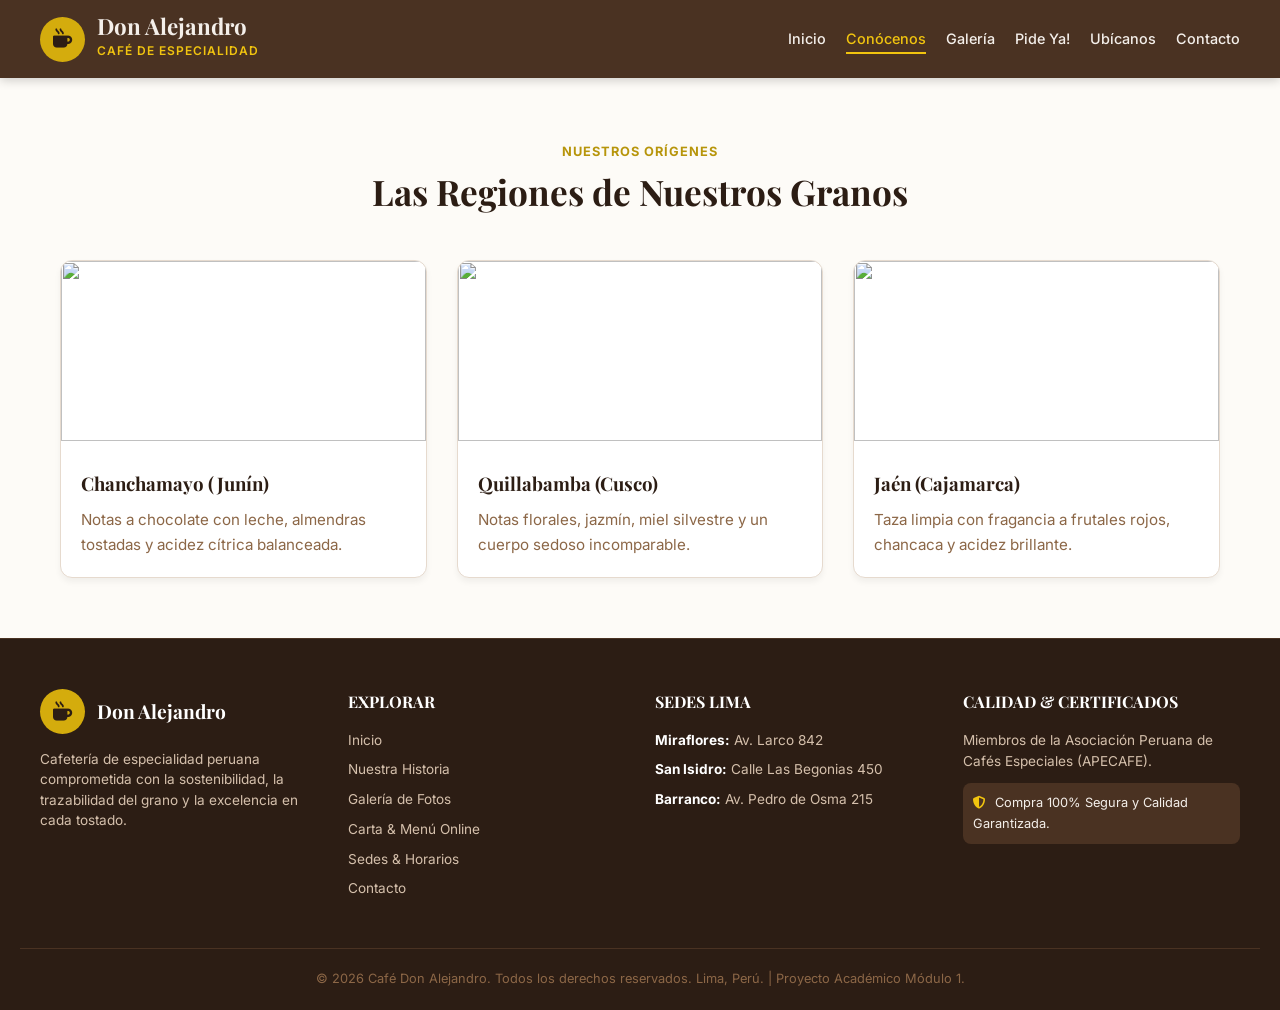
==== paginas/conocenos.html @ cbabe371 "commit" ====
<!DOCTYPE html>
<html lang="es">
<head>
    <meta charset="UTF-8">
    <meta name="viewport" content="width=device-width, initial-scale=1.0">
    <title>Café Don Alejandro | Conócenos</title>
    <link rel="stylesheet" href="https://cdnjs.cloudflare.com/ajax/libs/font-awesome/6.4.0/css/all.min.css">
    <link rel="stylesheet" href="../css/styles.css">
</head>
<body>

    <header>
        <div class="header-container">
            <a href="../index.html" class="logo-container">
                <div class="logo-icon"><i class="fa-solid fa-mug-hot"></i></div>
                <div class="logo-text">
                    <h1>Don Alejandro</h1>
                    <span>Café de Especialidad</span>
                </div>
            </a>
            <nav>
                <ul>
                    <li><a href="../index.html">Inicio</a></li>
                    <li><a href="conocenos.html" class="active">Conócenos</a></li>
                    <li><a href="galeria.html">Galería</a></li>
                    <li><a href="pide_ya.html">Pide Ya!</a></li>
                    <li><a href="ubicanos.html">Ubícanos</a></li>
                    <li><a href="contacto.html">Contacto</a></li>
                </ul>
            </nav>
        </div>
    </header>

    <div class="container">
        <div class="section-title">
            <span>Nuestros Orígenes</span>
            <h2>Las Regiones de Nuestros Granos</h2>
        </div>

        <div class="grid-3">
            <div class="card" style="padding:0; overflow:hidden;">
                <img src="https://images.unsplash.com/photo-1514432324607-a09d9b4aefdd?auto=format&fit=crop&w=600&q=80" style="width:100%; height:180px; object-fit:cover;">
                <div style="padding:20px;">
                    <h3>Chanchamayo (Junín)</h3>
                    <p>Notas a chocolate con leche, almendras tostadas y acidez cítrica balanceada.</p>
                </div>
            </div>
            <div class="card" style="padding:0; overflow:hidden;">
                <img src="https://images.unsplash.com/photo-1509785307050-d4066910ec1e?auto=format&fit=crop&w=600&q=80" style="width:100%; height:180px; object-fit:cover;">
                <div style="padding:20px;">
                    <h3>Quillabamba (Cusco)</h3>
                    <p>Notas florales, jazmín, miel silvestre y un cuerpo sedoso incomparable.</p>
                </div>
            </div>
            <div class="card" style="padding:0; overflow:hidden;">
                <img src="https://images.unsplash.com/photo-1511920170033-f8396924c348?auto=format&fit=crop&w=600&q=80" style="width:100%; height:180px; object-fit:cover;">
                <div style="padding:20px;">
                    <h3>Jaén (Cajamarca)</h3>
                    <p>Taza limpia con fragancia a frutales rojos, chancaca y acidez brillante.</p>
                </div>
            </div>
        </div>
    </div>
<!-- FOOTER ESTRUCTURADO EN COLUMNAS -->
    <footer>
        <div class="footer-grid">
            <!-- Columna 1: Brand & Bio -->
            <div class="footer-col">
                <div class="logo-container" style="margin-bottom: 15px;">
                    <div class="logo-icon"><i class="fa-solid fa-mug-hot"></i></div>
                    <div class="logo-text">
                        <h1 style="color: #ffffff; font-size: 1.2rem;">Don Alejandro</h1>
                    </div>
                </div>
                <p style="font-size: 0.85rem; line-height: 1.5; color: #D5C0AC;">
                    Cafetería de especialidad peruana comprometida con la sostenibilidad, la trazabilidad del grano y la excelencia en cada tostado.
                </p>
            </div>

            <!-- Columna 2: Navegación Rápida -->
            <div class="footer-col">
                <h4>Explorar</h4>
                <ul>
                    <li><a href="../index.html">Inicio</a></li>
                    <li><a href="conocenos.html">Nuestra Historia</a></li>
                    <li><a href="galeria.html">Galería de Fotos</a></li>
                    <li><a href="pide_ya.html">Carta & Menú Online</a></li>
                    <li><a href="ubicanos.html">Sedes & Horarios</a></li>
                    <li><a href="contacto.html">Contacto</a></li>
                </ul>
            </div>

            <!-- Columna 3: Sedes Principales -->
            <div class="footer-col">
                <h4>Sedes Lima</h4>
                <ul>
                    <li><strong style="color: #ffffff;">Miraflores:</strong> Av. Larco 842</li>
                    <li><strong style="color: #ffffff;">San Isidro:</strong> Calle Las Begonias 450</li>
                    <li><strong style="color: #ffffff;">Barranco:</strong> Av. Pedro de Osma 215</li>
                </ul>
            </div>

            <!-- Columna 4: Certificaciones y Garantía -->
            <div class="footer-col">
                <h4>Calidad & Certificados</h4>
                <p style="font-size: 0.85rem; margin-bottom: 10px;">Miembros de la Asociación Peruana de Cafés Especiales (APECAFE).</p>
                <div style="background-color: #4A3222; padding: 10px; border-radius: 8px; font-size: 0.8rem; color: #F4EFEA;">
                    <i class="fa-solid fa-shield-halved" style="color: #F1C40F; margin-right: 5px;"></i> Compra 100% Segura y Calidad Garantizada.
                </div>
            </div>
        </div>

        <!-- Bottom Legal -->
        <div class="footer-bottom">
            <p>&copy; 2026 Café Don Alejandro. Todos los derechos reservados. Lima, Perú. | Proyecto Académico Módulo 1.</p>
        </div>
    </footer>

</body>
</html>
---- css/styles.css ----
/* Fuente Google Fonts */
@import url('https://fonts.googleapis.com/css2?family=Inter:wght@400;600;700&family=Playfair+Display:wght@600;700&display=swap');

/* Estilos Generales */
* {
    margin: 0;
    padding: 0;
    box-sizing: border-box;
}

body {
    font-family: 'Inter', sans-serif;
    background-color: #FDFBF7;
    color: #2C1D14;
    line-height: 1.6;
}

h1, h2, h3, h4, .font-serif {
    font-family: 'Playfair Display', serif;
}

a {
    text-decoration: none;
    color: inherit;
}

/* Header & Navegación */
header {
    background-color: #4A3222;
    color: #ffffff;
    padding: 15px 20px;
    position: sticky;
    top: 0;
    z-index: 100;
    box-shadow: 0 2px 10px rgba(0,0,0,0.2);
}

.header-container {
    max-width: 1200px;
    margin: 0 auto;
    display: flex;
    justify-content: space-between;
    align-items: center;
}

.logo-container {
    display: flex;
    align-items: center;
    gap: 12px;
}

.logo-icon {
    width: 45px;
    height: 45px;
    background-color: #D4AC0D;
    color: #2C1D14;
    border-radius: 50%;
    display: flex;
    align-items: center;
    justify-content: center;
    font-size: 1.2rem;
}

.logo-text h1 {
    font-size: 1.4rem;
    color: #F4EFEA;
    line-height: 1;
}

.logo-text span {
    font-size: 0.75rem;
    color: #F1C40F;
    text-transform: uppercase;
    font-weight: 600;
    letter-spacing: 1px;
}

nav ul {
    display: flex;
    list-style: none;
    gap: 20px;
}

nav a {
    color: #F4EFEA;
    font-size: 0.9rem;
    font-weight: 500;
    padding: 5px 0;
    transition: color 0.3s;
}

nav a:hover, nav a.active {
    color: #F1C40F;
    border-bottom: 2px solid #F1C40F;
}

/* Hero Section */
.hero {
    background: linear-gradient(rgba(44, 29, 20, 0.7), rgba(44, 29, 20, 0.7)), url('https://images.unsplash.com/photo-1495474472287-4d71bcdd2085?auto=format&fit=crop&w=1600&q=80');
    background-size: cover;
    background-position: center;
    color: #ffffff;
    text-align: center;
    padding: 100px 20px;
}

.hero-content {
    max-width: 800px;
    margin: 0 auto;
}

.tag {
    background-color: #D4AC0D;
    color: #2C1D14;
    padding: 5px 15px;
    border-radius: 20px;
    font-size: 0.8rem;
    font-weight: bold;
    text-transform: uppercase;
    display: inline-block;
    margin-bottom: 15px;
}

.hero h2 {
    font-size: 2.8rem;
    margin-bottom: 15px;
}

.hero p {
    font-size: 1.1rem;
    color: #E6DACE;
    margin-bottom: 25px;
}

/* Botones */
.btn-primary {
    background-color: #D4AC0D;
    color: #2C1D14;
    padding: 12px 25px;
    border-radius: 8px;
    font-weight: bold;
    display: inline-block;
    transition: background 0.3s;
    border: none;
    cursor: pointer;
}

.btn-primary:hover {
    background-color: #B7950B;
}

.btn-secondary {
    border: 2px solid #ffffff;
    color: #ffffff;
    padding: 10px 25px;
    border-radius: 8px;
    font-weight: bold;
    display: inline-block;
    margin-left: 10px;
    transition: background 0.3s, color 0.3s;
}

.btn-secondary:hover {
    background-color: #ffffff;
    color: #2C1D14;
}

/* Secciones Generales */
.container {
    max-width: 1200px;
    margin: 0 auto;
    padding: 60px 20px;
}

.section-title {
    text-align: center;
    margin-bottom: 40px;
}

.section-title span {
    color: #B7950B;
    text-transform: uppercase;
    font-size: 0.8rem;
    font-weight: bold;
    letter-spacing: 1px;
}

.section-title h2 {
    font-size: 2.2rem;
    color: #2C1D14;
}

/* Cards & Grids */
.grid-3 {
    display: grid;
    grid-template-columns: repeat(auto-fit, minmax(300px, 1fr));
    gap: 30px;
}

.grid-2 {
    display: grid;
    grid-template-columns: repeat(auto-fit, minmax(400px, 1fr));
    gap: 40px;
    align-items: center;
}

.card {
    background: #ffffff;
    border-radius: 12px;
    padding: 25px;
    border: 1px solid #E6DACE;
    box-shadow: 0 4px 6px rgba(0,0,0,0.05);
}

.card-icon {
    font-size: 2rem;
    color: #6F4E37;
    margin-bottom: 15px;
}

.card h3 {
    margin-bottom: 10px;
    color: #2C1D14;
}

.card p {
    color: #8C6747;
    font-size: 0.95rem;
}

/* Galería Grid */
.gallery-grid {
    display: grid;
    grid-template-columns: repeat(auto-fit, minmax(250px, 1fr));
    gap: 20px;
}

.gallery-item {
    border-radius: 10px;
    overflow: hidden;
    box-shadow: 0 4px 8px rgba(0,0,0,0.1);
}

.gallery-item img {
    width: 100%;
    height: 220px;
    object-fit: cover;
    display: block;
}

/* Formulario */
.form-container {
    background: #ffffff;
    padding: 30px;
    border-radius: 12px;
    border: 1px solid #E6DACE;
}

.form-group {
    margin-bottom: 20px;
}

.form-group label {
    display: block;
    font-size: 0.85rem;
    font-weight: bold;
    margin-bottom: 8px;
    text-transform: uppercase;
}

.form-group input, .form-group select, .form-group textarea {
    width: 100%;
    padding: 12px;
    border: 1px solid #D5C0AC;
    border-radius: 6px;
    font-family: inherit;
    font-size: 0.95rem;
}

/* Banner CTA */
.banner {
    background-color: #2C1D14;
    color: #ffffff;
    text-align: center;
    padding: 60px 20px;
}

/* Footer */
footer {
    background-color: #2C1D14;
    color: #D5C0AC;
    padding: 50px 20px 20px 20px;
    border-top: 1px solid #4A3222;
}

.footer-grid {
    max-width: 1200px;
    margin: 0 auto;
    display: grid;
    grid-template-columns: repeat(auto-fit, minmax(220px, 1fr));
    gap: 30px;
    margin-bottom: 40px;
}

.footer-col h4 {
    color: #ffffff;
    margin-bottom: 15px;
    font-size: 1rem;
    text-transform: uppercase;
}

.footer-col ul {
    list-style: none;
}

.footer-col ul li {
    margin-bottom: 8px;
    font-size: 0.85rem;
}

.footer-bottom {
    text-align: center;
    padding-top: 20px;
    border-top: 1px solid #4A3222;
    font-size: 0.8rem;
    color: #8C6747;
}

/* Responsive */
@media (max-width: 768px) {
    .header-container {
        flex-direction: column;
        gap: 15px;
    }
    .hero h2 {
        font-size: 2rem;
    }
    .grid-2 {
        grid-template-columns: 1fr;
    }
}
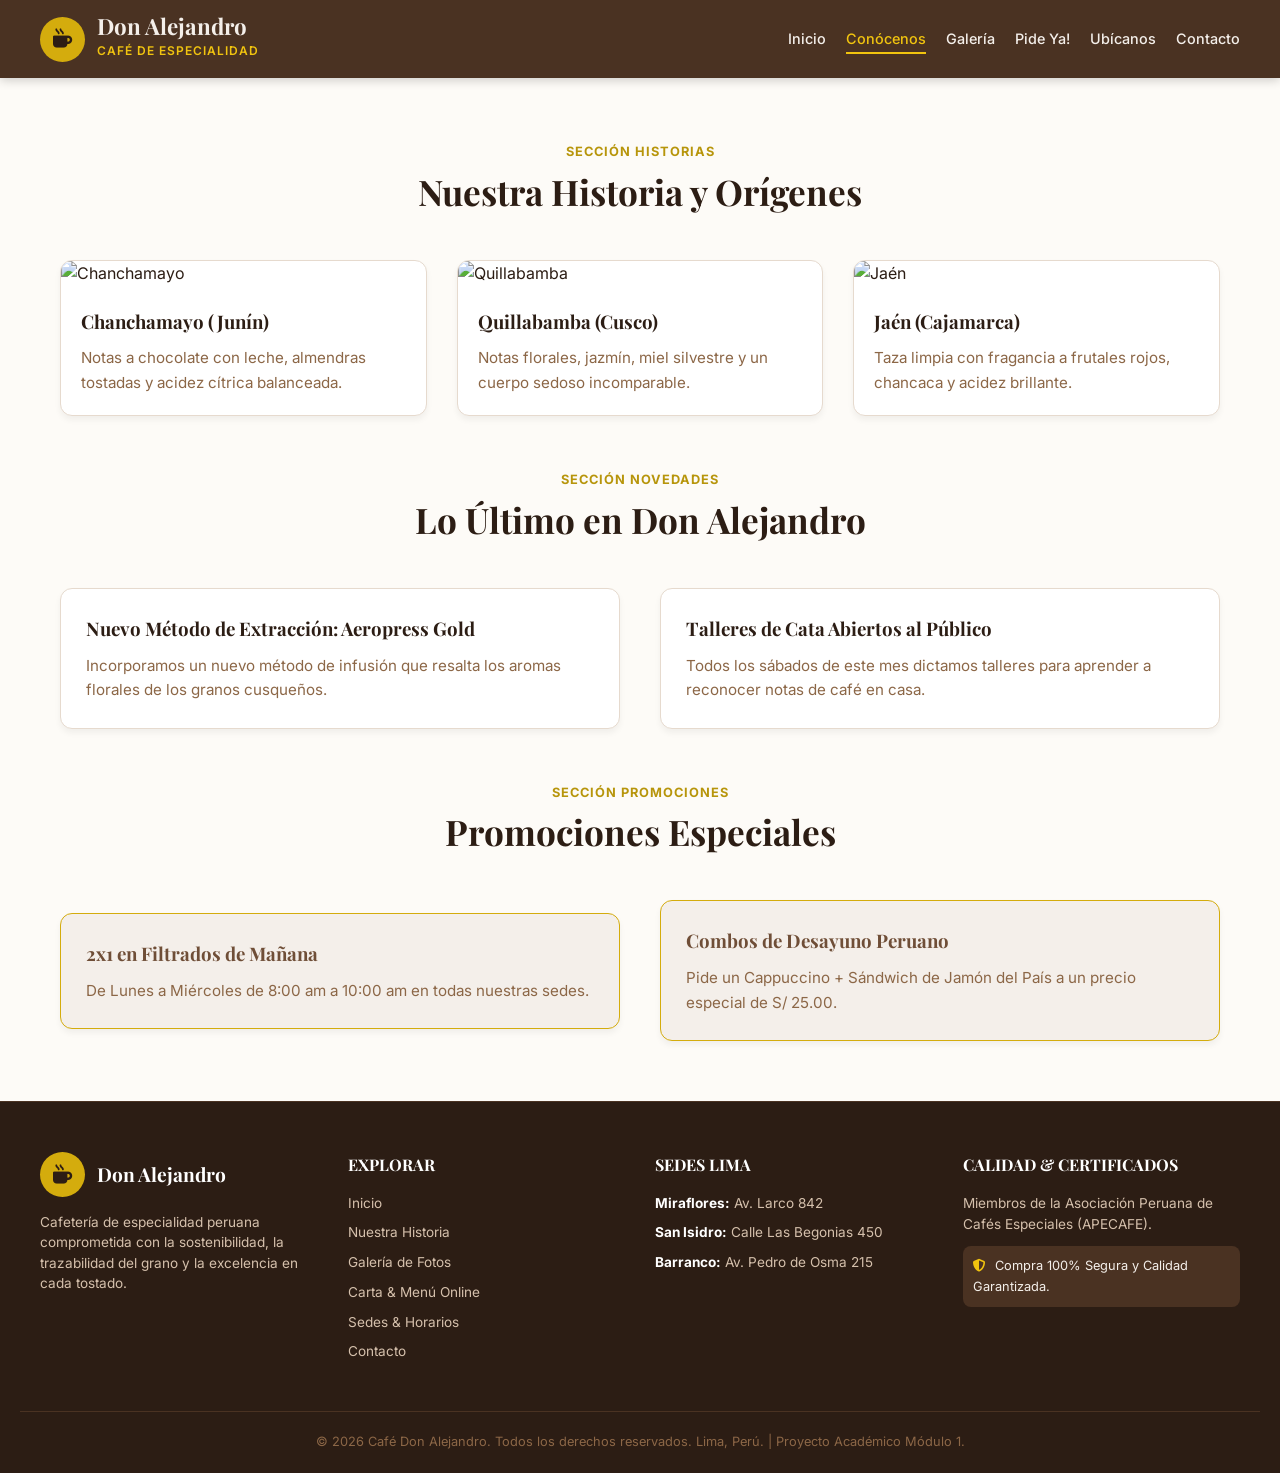
==== commit 48d9673a: "actualizacion" ====
--- a/paginas/conocenos.html
+++ b/paginas/conocenos.html
@@ -32,39 +32,71 @@
     </header>
 
     <div class="container">
+        <!-- Historias -->
         <div class="section-title">
-            <span>Nuestros Orígenes</span>
-            <h2>Las Regiones de Nuestros Granos</h2>
+            <span>Sección Historias</span>
+            <h2>Nuestra Historia y Orígenes</h2>
         </div>
 
-        <div class="grid-3">
+        <div class="grid-3" style="margin-bottom: 50px;">
             <div class="card" style="padding:0; overflow:hidden;">
-                <img src="https://images.unsplash.com/photo-1514432324607-a09d9b4aefdd?auto=format&fit=crop&w=600&q=80" style="width:100%; height:180px; object-fit:cover;">
+                <img src="https://images.unsplash.com/photo-1514432324607-a09d9b4aefdd?auto=format&fit=crop&w=600&q=80" style="width:100%; height:180px; object-fit:cover;" alt="Chanchamayo">
                 <div style="padding:20px;">
                     <h3>Chanchamayo (Junín)</h3>
                     <p>Notas a chocolate con leche, almendras tostadas y acidez cítrica balanceada.</p>
                 </div>
             </div>
             <div class="card" style="padding:0; overflow:hidden;">
-                <img src="https://images.unsplash.com/photo-1509785307050-d4066910ec1e?auto=format&fit=crop&w=600&q=80" style="width:100%; height:180px; object-fit:cover;">
+                <img src="https://images.unsplash.com/photo-1509785307050-d4066910ec1e?auto=format&fit=crop&w=600&q=80" style="width:100%; height:180px; object-fit:cover;" alt="Quillabamba">
                 <div style="padding:20px;">
                     <h3>Quillabamba (Cusco)</h3>
                     <p>Notas florales, jazmín, miel silvestre y un cuerpo sedoso incomparable.</p>
                 </div>
             </div>
             <div class="card" style="padding:0; overflow:hidden;">
-                <img src="https://images.unsplash.com/photo-1511920170033-f8396924c348?auto=format&fit=crop&w=600&q=80" style="width:100%; height:180px; object-fit:cover;">
+                <img src="https://images.unsplash.com/photo-1511920170033-f8396924c348?auto=format&fit=crop&w=600&q=80" style="width:100%; height:180px; object-fit:cover;" alt="Jaén">
                 <div style="padding:20px;">
                     <h3>Jaén (Cajamarca)</h3>
                     <p>Taza limpia con fragancia a frutales rojos, chancaca y acidez brillante.</p>
                 </div>
             </div>
         </div>
+
+        <!-- Novedades -->
+        <div class="section-title">
+            <span>Sección Novedades</span>
+            <h2>Lo Último en Don Alejandro</h2>
+        </div>
+        <div class="grid-2" style="margin-bottom: 50px;">
+            <div class="card">
+                <h3>Nuevo Método de Extracción: Aeropress Gold</h3>
+                <p>Incorporamos un nuevo método de infusión que resalta los aromas florales de los granos cusqueños.</p>
+            </div>
+            <div class="card">
+                <h3>Talleres de Cata Abiertos al Público</h3>
+                <p>Todos los sábados de este mes dictamos talleres para aprender a reconocer notas de café en casa.</p>
+            </div>
+        </div>
+
+        <!-- Promociones -->
+        <div class="section-title">
+            <span>Sección Promociones</span>
+            <h2>Promociones Especiales</h2>
+        </div>
+        <div class="grid-2">
+            <div class="card" style="background-color: #F4EFEA; border-color: #D4AC0D;">
+                <h3 style="color: #6F4E37;">2x1 en Filtrados de Mañana</h3>
+                <p>De Lunes a Miércoles de 8:00 am a 10:00 am en todas nuestras sedes.</p>
+            </div>
+            <div class="card" style="background-color: #F4EFEA; border-color: #D4AC0D;">
+                <h3 style="color: #6F4E37;">Combos de Desayuno Peruano</h3>
+                <p>Pide un Cappuccino + Sándwich de Jamón del País a un precio especial de S/ 25.00.</p>
+            </div>
+        </div>
     </div>
-<!-- FOOTER ESTRUCTURADO EN COLUMNAS -->
+
     <footer>
         <div class="footer-grid">
-            <!-- Columna 1: Brand & Bio -->
             <div class="footer-col">
                 <div class="logo-container" style="margin-bottom: 15px;">
                     <div class="logo-icon"><i class="fa-solid fa-mug-hot"></i></div>
@@ -76,8 +108,6 @@
                     Cafetería de especialidad peruana comprometida con la sostenibilidad, la trazabilidad del grano y la excelencia en cada tostado.
                 </p>
             </div>
-
-            <!-- Columna 2: Navegación Rápida -->
             <div class="footer-col">
                 <h4>Explorar</h4>
                 <ul>
@@ -89,8 +119,6 @@
                     <li><a href="contacto.html">Contacto</a></li>
                 </ul>
             </div>
-
-            <!-- Columna 3: Sedes Principales -->
             <div class="footer-col">
                 <h4>Sedes Lima</h4>
                 <ul>
@@ -99,8 +127,6 @@
                     <li><strong style="color: #ffffff;">Barranco:</strong> Av. Pedro de Osma 215</li>
                 </ul>
             </div>
-
-            <!-- Columna 4: Certificaciones y Garantía -->
             <div class="footer-col">
                 <h4>Calidad & Certificados</h4>
                 <p style="font-size: 0.85rem; margin-bottom: 10px;">Miembros de la Asociación Peruana de Cafés Especiales (APECAFE).</p>
@@ -109,8 +135,6 @@
                 </div>
             </div>
         </div>
-
-        <!-- Bottom Legal -->
         <div class="footer-bottom">
             <p>&copy; 2026 Café Don Alejandro. Todos los derechos reservados. Lima, Perú. | Proyecto Académico Módulo 1.</p>
         </div>
